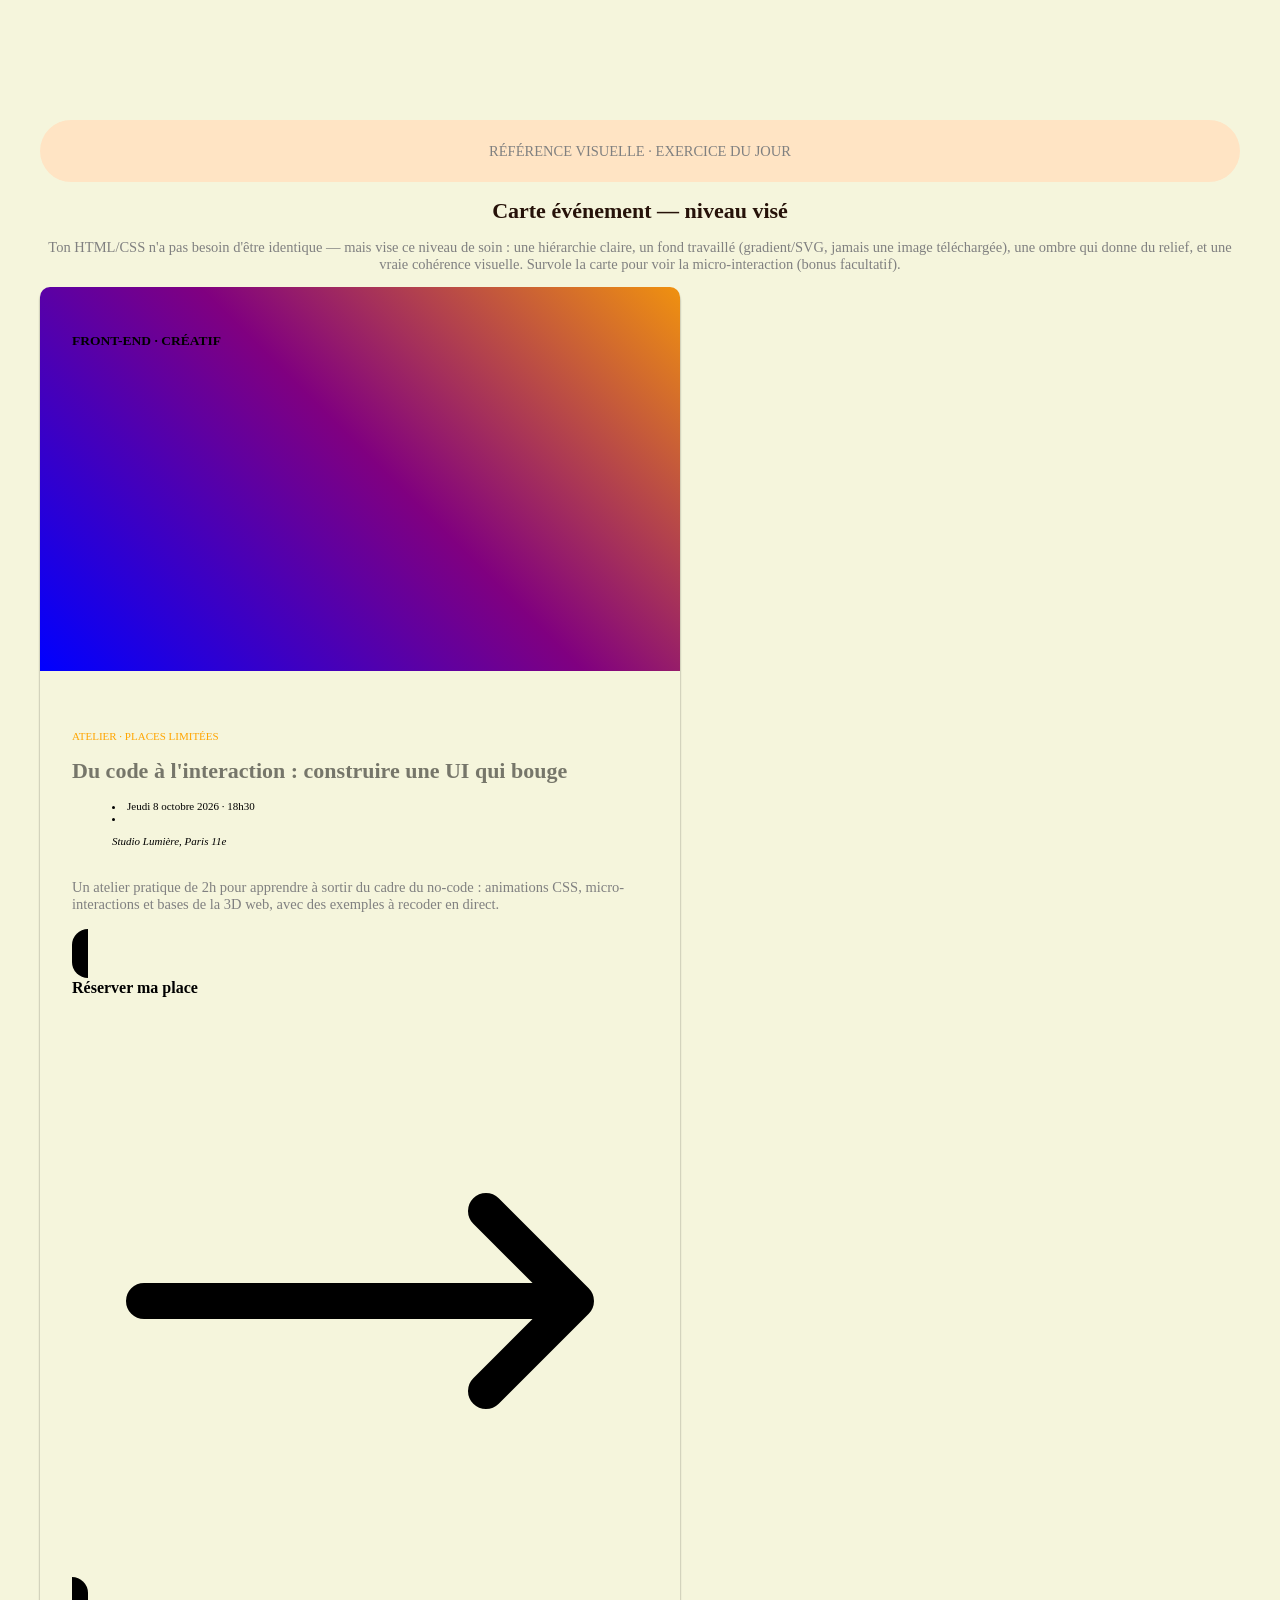
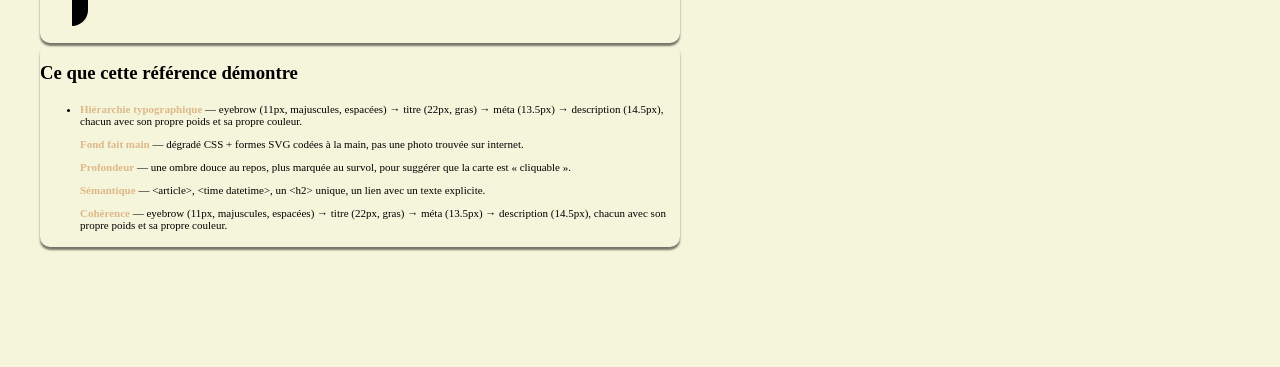
==== day-1-event-card/index.html @ 8721fac4 "day-1-event-card" ====
<!DOCTYPE html>
<html lang="fr">
    <head>
        <meta charset="UTF-8">
        <title>Carte événement</title>
        <link rel="stylesheet" href="./css/home.css">
    </head>

    <body>
        <div class="page-wrapper">
            <header>
                <div class="header-pill">
                    <p>Référence visuelle · exercice du jour</p>
                </div>

                <div class="header-content">
                    <h1>Carte événement — niveau visé</h1>

                    <p>Ton HTML/CSS n'a pas besoin d'être identique — mais vise ce niveau de soin : une hiérarchie claire, un fond travaillé (gradient/SVG, jamais une image téléchargée), une ombre qui donne du relief, et une vraie cohérence visuelle. Survole la carte pour voir la micro-interaction (bonus facultatif).</p>
                </div>
            </header>

            <main>
                <div class="card">
                    <div class="card-header">
                        <p>FRONT-END · CRÉATIF</p>
                    </div>
                    <div class="card-content">
                        <p class="card-subtitle">Atelier · places limitées</p>
                        <h2>Du code à l'interaction : construire une UI qui bouge</h2>
                        <ul class="list-icon">
                            <li><time datetime="2026-10-8T18:30">Jeudi 8 octobre 2026 · 18h30</time></li>
                            <li>
                                <address>
                                    <p>Studio Lumière, Paris 11e</p>
                                </address>
                            </li>
                        </ul>

                        <article>
                            <p>Un atelier pratique de 2h pour apprendre à sortir du cadre du no-code : animations CSS, micro-interactions et bases de la 3D web, avec des exemples à recoder en direct.</p>
                        </article>

                        <a class="btn">
                            <div>
                                <p>Réserver ma place</p>
                                <svg xmlns="http://www.w3.org/2000/svg" xmlns:xlink="http://www.w3.org/1999/xlink" aria-hidden="true" role="img" class="iconify iconify--heroicons" width="100%" height="100%" preserveAspectRatio="xMidYMid meet" viewBox="0 0 24 24"><path fill="none" stroke="currentColor" stroke-linecap="round" stroke-linejoin="round" stroke-width="1.5" d="M17.25 8.25L21 12m0 0l-3.75 3.75M21 12H3"></path></svg>
                            </div>
                        </a>
                    </div>
                </div>

                <div class="card">
                    <h3>Ce que cette référence démontre</h3>

                    <ul>
                        <li>
                            <p><span>Hiérarchie typographique</span>  — eyebrow (11px, majuscules, espacées) → titre (22px, gras) → méta (13.5px) → description (14.5px), chacun avec son propre poids et sa propre couleur.</p>
                            <p><span>Fond fait main</span>  — dégradé CSS + formes SVG codées à la main, pas une photo trouvée sur internet.</p>
                            <p><span>Profondeur</span>  — une ombre douce au repos, plus marquée au survol, pour suggérer que la carte est « cliquable ».</p>
                            <p><span>Sémantique</span>  — &lt;article&gt;, &lt;time datetime&gt;, un &lt;h2&gt; unique, un lien avec un texte explicite.</p>
                            <p><span>Cohérence</span>  — eyebrow (11px, majuscules, espacées) → titre (22px, gras) → méta (13.5px) → description (14.5px), chacun avec son propre poids et sa propre couleur.</p>                 
                        </li>
                    </ul>
                </div>

            </main>
        </div>
    </body>
</html>
---- day-1-event-card/css/home.css ----
body{
    background-color: beige;
    color: black;
}

.page-wrapper{
    padding: 7rem 2rem;
}

.header-pill{
    padding: 0.5rem 1rem;
    background-color: bisque;
    border-radius: 999px;
    font-size: 11px;
    text-transform: uppercase;
    margin: 0 auto 1rem auto;
}

h1{
    color:rgb(38, 18, 9);
    font-size: 22px;
    font-weight: bold;
}

header p{
    color:gray;
    font-size: 14.5px;
}

header{
    text-align: center;
}

.card{
    width: 40rem;
    border-radius: 10px;
    box-shadow: 0 3px 2px rgba(0, 0, 0, 0.517);
    overflow: hidden;
}

.card-header{
    background: linear-gradient(45deg, blue, purple, orange );
    height: 20rem;
    width: 100%;
    position: relative;
    font-size: 13.5px;
    font-weight: bold;
    text-transform: uppercase;
    padding: 2rem;
}

.card-header p{
    position: absolute(auto, auto, 2rem, 2rem );
}

.card-content{
    padding: 3rem 2rem 2rem 2rem;   
}

.card-subtitle{
    font-size: 11px;
    color: orange;
    text-transform: uppercase;
}

h2{
    color:rgba(0, 0, 0, 0.517);
    font-size: 22px;
    margin: 1rem 0 1rem 0;
}

li{
    font-size: 11px;
}

article{
    font-size: 14.5px;
    color: grey;
    margin: 2rem 0;
}

.btn{
    padding: 1rem;
    border-radius: 999px;
    background-color: black;
    font-weight: bold;
    font-size: 1rem;
}

span{
    font-weight: bold;
    color: burlywood
}

main > .card:hover{
    box-shadow: 0 6px 5px rgba(0, 0, 0, 0.517);
    transform: translateY(-1rem);
    transition: cubic-bezier(0.075, 0.82, 0.165, 1)
}

.card-content ul{
    list-style-position: inside;
}
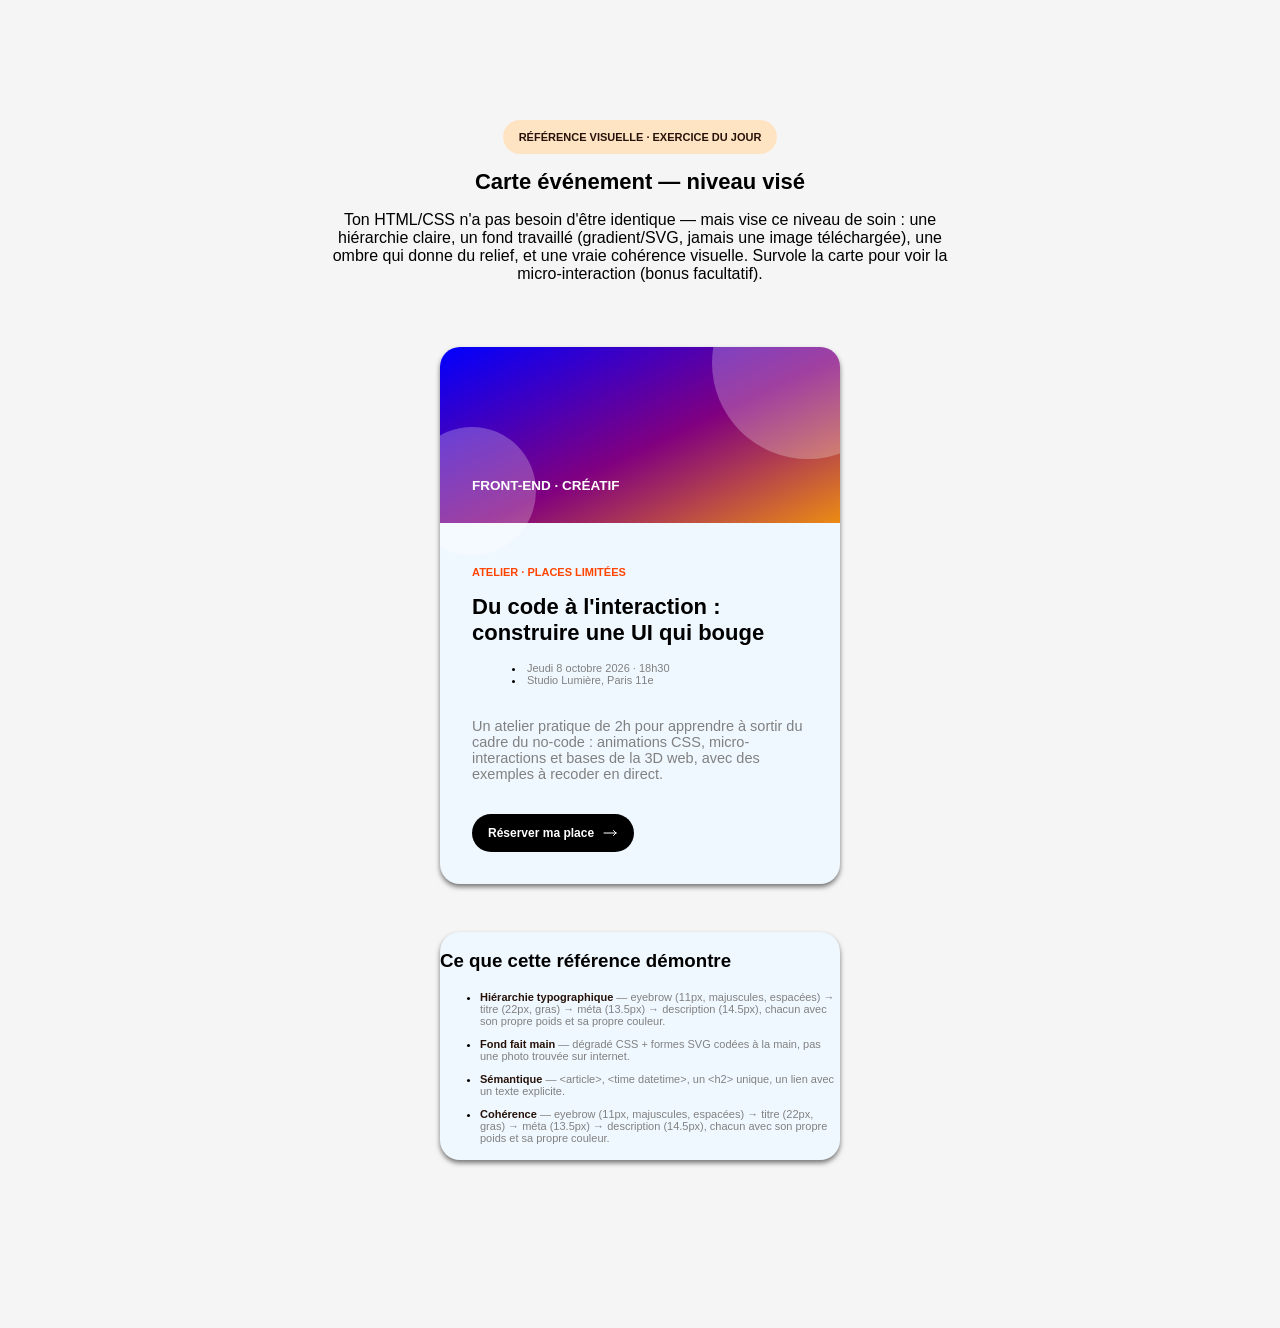
==== commit c1f6fc9d: "day-1-event-card" ====
--- a/day-1-event-card/index.html
+++ b/day-1-event-card/index.html
@@ -24,43 +24,46 @@
                 <div class="card">
                     <div class="card-header">
                         <p>FRONT-END · CRÉATIF</p>
+                        <div class="circle"></div>
+                        <div class="circle is-2"></div>
                     </div>
                     <div class="card-content">
                         <p class="card-subtitle">Atelier · places limitées</p>
                         <h2>Du code à l'interaction : construire une UI qui bouge</h2>
                         <ul class="list-icon">
                             <li><time datetime="2026-10-8T18:30">Jeudi 8 octobre 2026 · 18h30</time></li>
-                            <li>
-                                <address>
-                                    <p>Studio Lumière, Paris 11e</p>
-                                </address>
-                            </li>
+                            <li>Studio Lumière, Paris 11e</li>
                         </ul>
 
                         <article>
                             <p>Un atelier pratique de 2h pour apprendre à sortir du cadre du no-code : animations CSS, micro-interactions et bases de la 3D web, avec des exemples à recoder en direct.</p>
                         </article>
 
-                        <a class="btn">
-                            <div>
-                                <p>Réserver ma place</p>
-                                <svg xmlns="http://www.w3.org/2000/svg" xmlns:xlink="http://www.w3.org/1999/xlink" aria-hidden="true" role="img" class="iconify iconify--heroicons" width="100%" height="100%" preserveAspectRatio="xMidYMid meet" viewBox="0 0 24 24"><path fill="none" stroke="currentColor" stroke-linecap="round" stroke-linejoin="round" stroke-width="1.5" d="M17.25 8.25L21 12m0 0l-3.75 3.75M21 12H3"></path></svg>
-                            </div>
+                        <a class="btn" href="#instructions">
+                            <p>Réserver ma place</p>
+                            <svg xmlns="http://www.w3.org/2000/svg" xmlns:xlink="http://www.w3.org/1999/xlink" aria-hidden="true" role="img" class="iconify iconify--heroicons" width="100%" height="100%" preserveAspectRatio="xMidYMid meet" viewBox="0 0 24 24"><path fill="none" stroke="currentColor" stroke-linecap="round" stroke-linejoin="round" stroke-width="1.5" d="M17.25 8.25L21 12m0 0l-3.75 3.75M21 12H3"></path></svg>
                         </a>
                     </div>
                 </div>
 
-                <div class="card">
+                <div class="card" id="instructions">
                     <h3>Ce que cette référence démontre</h3>
 
                     <ul>
                         <li>
                             <p><span>Hiérarchie typographique</span>  — eyebrow (11px, majuscules, espacées) → titre (22px, gras) → méta (13.5px) → description (14.5px), chacun avec son propre poids et sa propre couleur.</p>
+                        </li>
+                        <li>
                             <p><span>Fond fait main</span>  — dégradé CSS + formes SVG codées à la main, pas une photo trouvée sur internet.</p>
-                            <p><span>Profondeur</span>  — une ombre douce au repos, plus marquée au survol, pour suggérer que la carte est « cliquable ».</p>
+                        </li>
+                        <li>
                             <p><span>Sémantique</span>  — &lt;article&gt;, &lt;time datetime&gt;, un &lt;h2&gt; unique, un lien avec un texte explicite.</p>
+                        </li>
+                        <li>
                             <p><span>Cohérence</span>  — eyebrow (11px, majuscules, espacées) → titre (22px, gras) → méta (13.5px) → description (14.5px), chacun avec son propre poids et sa propre couleur.</p>                 
                         </li>
+
+
                     </ul>
                 </div>
 
--- a/day-1-event-card/css/home.css
+++ b/day-1-event-card/css/home.css
@@ -1,6 +1,7 @@
 body{
-    background-color: beige;
+    background-color: whitesmoke;
     color: black;
+    font-family: Arial, sans-serif;
 }
 
 .page-wrapper{
@@ -8,69 +9,112 @@
 }
 
 .header-pill{
-    padding: 0.5rem 1rem;
+    padding: 0 1rem;
     background-color: bisque;
     border-radius: 999px;
     font-size: 11px;
     text-transform: uppercase;
-    margin: 0 auto 1rem auto;
+    margin: 0 auto 0 auto;
+    display: inline-block;
+    color:rgb(38, 18, 9);
+    font-weight: bold;
 }
 
 h1{
-    color:rgb(38, 18, 9);
+    color: black;
     font-size: 22px;
     font-weight: bold;
 }
 
-header p{
-    color:gray;
-    font-size: 14.5px;
-}
 
 header{
     text-align: center;
+    max-width: 40rem;
+    margin: 0 auto;
+    display: flex;
+    flex-direction: column;
+    
 }
 
 .card{
-    width: 40rem;
-    border-radius: 10px;
-    box-shadow: 0 3px 2px rgba(0, 0, 0, 0.517);
+    border-radius: 20px;
+    box-shadow: 0px 3px 5px rgba(0, 0, 0, 0.517);
+    max-width: 25rem;
+    margin: 3rem auto;
+    width: 25rem;
     overflow: hidden;
+    background-color: aliceblue;
+    transition: transform 0.3s, box-shadow 0.3s ease;
 }
 
 .card-header{
-    background: linear-gradient(45deg, blue, purple, orange );
-    height: 20rem;
+    background: linear-gradient(155deg, blue, purple, orange );
+    height: 7rem;
     width: 100%;
     position: relative;
     font-size: 13.5px;
     font-weight: bold;
     text-transform: uppercase;
     padding: 2rem;
+    color: white;
 }
 
 .card-header p{
-    position: absolute(auto, auto, 2rem, 2rem );
+    position: absolute;
+    bottom: 1rem;
+    z-index: 2;
+}
+
+.circle{
+    width: 8rem;
+    height: 8rem;
+    border-radius: 100%;
+    background-color: white;
+    position: absolute;
+    z-index: 1;
+    bottom: -2rem;
+    left: -2rem;
+    opacity: 25%;
+}
+
+.circle.is-2{
+    width: 12rem;
+    height: 12rem;
+    border-radius: 100%;
+    background-color: white;
+    position: absolute;
+    z-index: 1;
+    bottom: auto;
+    left: auto;
+    top: -5rem;
+    right: 0rem;
+    opacity: 25%;
 }
 
 .card-content{
-    padding: 3rem 2rem 2rem 2rem;   
+    padding: 2rem;
 }
 
 .card-subtitle{
     font-size: 11px;
-    color: orange;
+    color: orangered;
     text-transform: uppercase;
+    font-weight: bold;
 }
 
 h2{
-    color:rgba(0, 0, 0, 0.517);
+    color:black;
     font-size: 22px;
     margin: 1rem 0 1rem 0;
 }
 
 li{
     font-size: 11px;
+    color: gray
+}
+
+li::marker{
+    color: black;
 }
 
 article{
@@ -80,24 +124,54 @@
 }
 
 .btn{
-    padding: 1rem;
+    padding: 0 1rem;
     border-radius: 999px;
     background-color: black;
     font-weight: bold;
-    font-size: 1rem;
+    font-size: 0.75rem;
+    display: flex;
+    flex-direction: row;
+    align-content: center;
+    justify-content: center;
+    color: white;
+    gap: 0.5rem;
+    transition: all 0.3s ease;
+    width: fit-content;
+}
+
+.btn:hover{
+    background-color: orangered;
+    transform: translateX(5px);
 }
 
 span{
     font-weight: bold;
-    color: burlywood
+    color: rgb(38, 18, 9);
 }
 
-main > .card:hover{
-    box-shadow: 0 6px 5px rgba(0, 0, 0, 0.517);
+.card:not(#instructions):hover{
+    box-shadow: 0 6px 10px rgba(0, 0, 0, 0.517);
     transform: translateY(-1rem);
-    transition: cubic-bezier(0.075, 0.82, 0.165, 1)
 }
 
 .card-content ul{
     list-style-position: inside;
+}
+
+svg{
+    width: 1rem;
+    margin: auto 0;
+}
+
+a{
+    text-decoration: none;
+}
+
+a:hover{
+    cursor: pointer;
+}
+
+
+#instrcutions{
+    padding: 2rem;
 }
